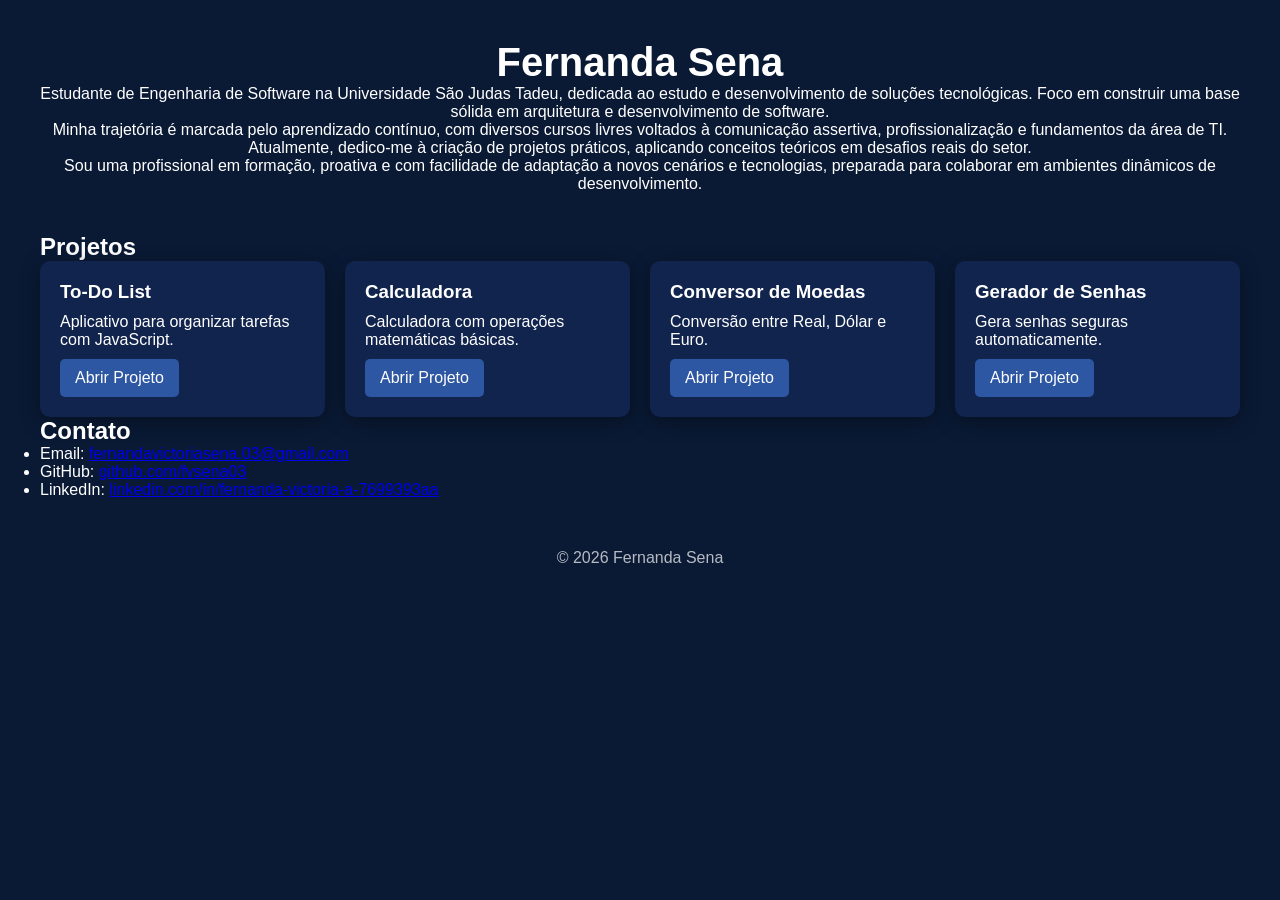
==== index.html @ e1112135 "Update index.html" ====
<!DOCTYPE html>
<html lang="pt-br">
<head>

<meta charset="UTF-8">
<meta name="viewport" content="width=device-width, initial-scale=1.0">

<title>Fernanda Sena | Portfólio</title>

<link rel="stylesheet" href="style.css">

</head>

<body>

<header>

<h1>Fernanda Sena</h1>

<p>
Estudante de Engenharia de Software na Universidade São Judas Tadeu, dedicada ao estudo e desenvolvimento de soluções tecnológicas. Foco em construir uma base sólida em arquitetura e desenvolvimento de software.
</p>

<p>
Minha trajetória é marcada pelo aprendizado contínuo, com diversos cursos livres voltados à comunicação assertiva, profissionalização e fundamentos da área de TI. Atualmente, dedico-me à criação de projetos práticos, aplicando conceitos teóricos em desafios reais do setor.
</p>

<p>
Sou uma profissional em formação, proativa e com facilidade de adaptação a novos cenários e tecnologias, preparada para colaborar em ambientes dinâmicos de desenvolvimento.
</p>

</header>

<section>

<h2>Projetos</h2>

<div class="projetos">

<div class="card">
<h3>To-Do List</h3>
<p>Aplicativo para organizar tarefas com JavaScript.</p>
<a href="projetos/todo/index.html" target="_blank">Abrir Projeto</a>
</div>

<div class="card">
<h3>Calculadora</h3>
<p>Calculadora com operações matemáticas básicas.</p>
<a href="projetos/calculadora/index.html" target="_blank">Abrir Projeto</a>
</div>

<div class="card">
<h3>Conversor de Moedas</h3>
<p>Conversão entre Real, Dólar e Euro.</p>
<a href="projetos/conversor-moedas/index.html" target="_blank">Abrir Projeto</a>
</div>

<div class="card">
<h3>Gerador de Senhas</h3>
<p>Gera senhas seguras automaticamente.</p>
<a href="projetos/gerador-senha/index.html" target="_blank">Abrir Projeto</a>
</div>

</div>

</section>

<section id="contato">

<h2>Contato</h2>

<ul>

<li>Email: 
<a href="mailto:fernandavictoriasena.03@gmail.com">
fernandavictoriasena.03@gmail.com
</a>
</li>

<li>GitHub: 
<a href="https://github.com/fvsena03" target="_blank">
github.com/fvsena03
</a>
</li>

<li>LinkedIn: 
<a href="https://linkedin.com/in/fernanda-victoria-a-7699393aa" target="_blank">
linkedin.com/in/fernanda-victoria-a-7699393aa
</a>
</li>

</ul>

</section>

<footer>

<p>© 2026 Fernanda Sena</p>

</footer>

</body>
</html>
---- style.css ----
*{
margin:0;
padding:0;
box-sizing:border-box;
}

body{

font-family:Arial, Helvetica, sans-serif;

background:#0a1a35;
color:white;

padding:40px;

}

header{

text-align:center;
margin-bottom:40px;

}

h1{

font-size:2.5rem;

}

.projetos{

display:grid;

grid-template-columns:repeat(auto-fit, minmax(250px,1fr));

gap:20px;

}

.card{

background:#11244d;

padding:20px;

border-radius:10px;

box-shadow:0 5px 20px rgba(0,0,0,0.4);

}

.card h3{

margin-bottom:10px;

}

.card a{

display:inline-block;

margin-top:10px;

padding:10px 15px;

background:#2d56a3;

color:white;

text-decoration:none;

border-radius:5px;

}

.card a:hover{

background:#3c6fe0;

}

footer{

margin-top:50px;

text-align:center;

opacity:0.7;

}
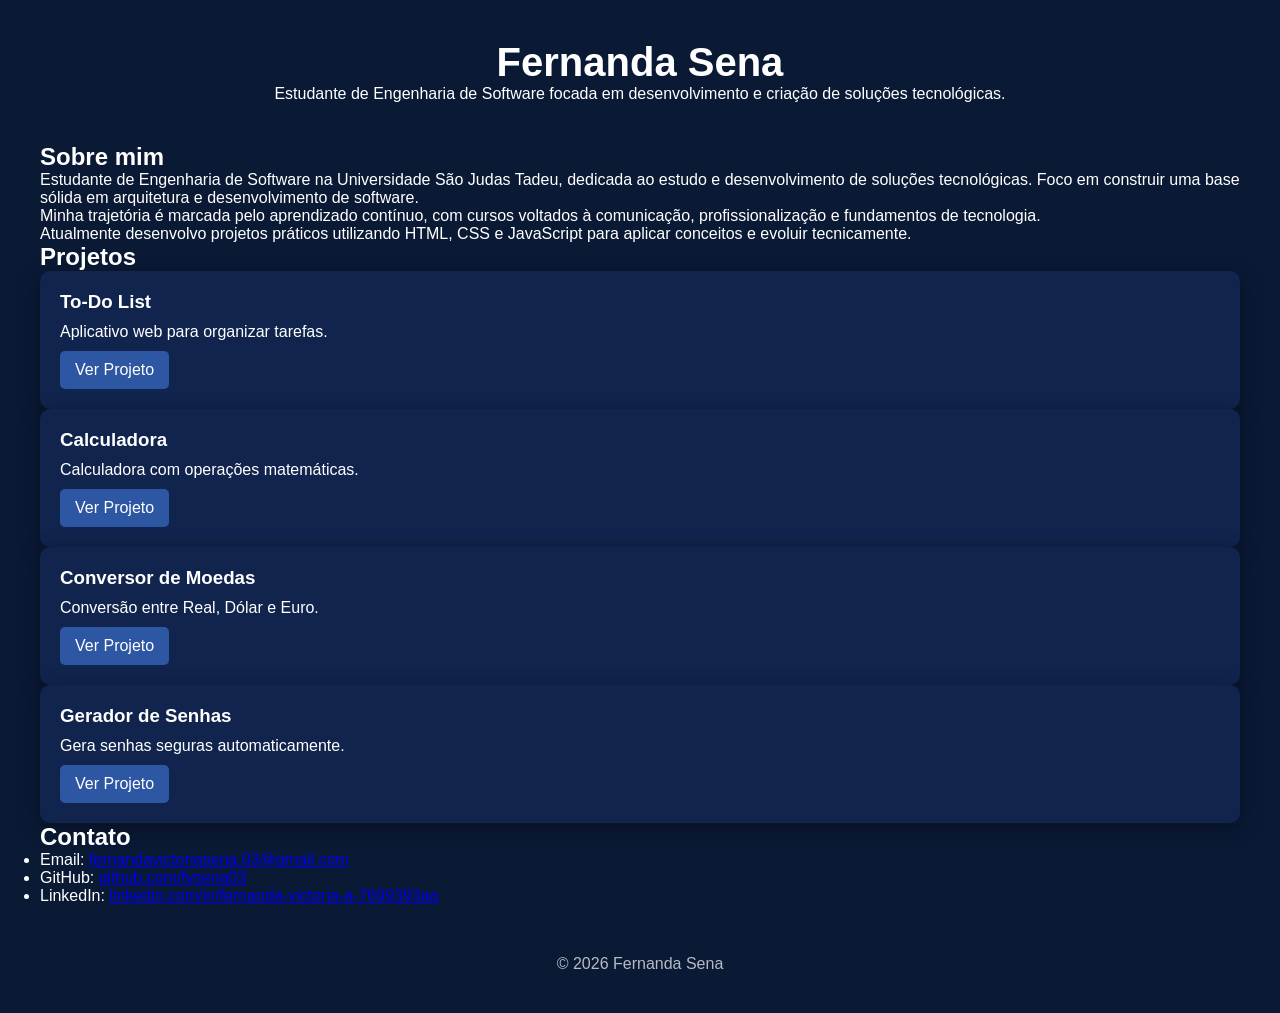
==== commit 27b8f615: "Update index.html" ====
--- a/index.html
+++ b/index.html
@@ -1,5 +1,6 @@
 <!DOCTYPE html>
 <html lang="pt-br">
+
 <head>
 
 <meta charset="UTF-8">
@@ -9,85 +10,101 @@
 
 <link rel="stylesheet" href="style.css">
 
+<link href="https://fonts.googleapis.com/css2?family=Poppins:wght@300;400;500;600&display=swap" rel="stylesheet">
+
 </head>
 
 <body>
 
-<header>
+<header class="hero">
 
 <h1>Fernanda Sena</h1>
+
+<p class="subtitle">
+Estudante de Engenharia de Software focada em desenvolvimento e criação de soluções tecnológicas.
+</p>
+
+</header>
+
+<section class="about">
+
+<h2>Sobre mim</h2>
 
 <p>
 Estudante de Engenharia de Software na Universidade São Judas Tadeu, dedicada ao estudo e desenvolvimento de soluções tecnológicas. Foco em construir uma base sólida em arquitetura e desenvolvimento de software.
 </p>
 
 <p>
-Minha trajetória é marcada pelo aprendizado contínuo, com diversos cursos livres voltados à comunicação assertiva, profissionalização e fundamentos da área de TI. Atualmente, dedico-me à criação de projetos práticos, aplicando conceitos teóricos em desafios reais do setor.
+Minha trajetória é marcada pelo aprendizado contínuo, com cursos voltados à comunicação, profissionalização e fundamentos de tecnologia.
 </p>
 
 <p>
-Sou uma profissional em formação, proativa e com facilidade de adaptação a novos cenários e tecnologias, preparada para colaborar em ambientes dinâmicos de desenvolvimento.
+Atualmente desenvolvo projetos práticos utilizando HTML, CSS e JavaScript para aplicar conceitos e evoluir tecnicamente.
 </p>
 
-</header>
+</section>
 
-<section>
+<section class="projects">
 
 <h2>Projetos</h2>
 
-<div class="projetos">
+<div class="project-grid">
 
 <div class="card">
+
 <h3>To-Do List</h3>
-<p>Aplicativo para organizar tarefas com JavaScript.</p>
-<a href="projetos/todo/index.html" target="_blank">Abrir Projeto</a>
+
+<p>Aplicativo web para organizar tarefas.</p>
+
+<a href="projetos/todo/index.html" target="_blank">Ver Projeto</a>
+
 </div>
 
 <div class="card">
+
 <h3>Calculadora</h3>
-<p>Calculadora com operações matemáticas básicas.</p>
-<a href="projetos/calculadora/index.html" target="_blank">Abrir Projeto</a>
+
+<p>Calculadora com operações matemáticas.</p>
+
+<a href="projetos/calculadora/index.html" target="_blank">Ver Projeto</a>
+
 </div>
 
 <div class="card">
+
 <h3>Conversor de Moedas</h3>
+
 <p>Conversão entre Real, Dólar e Euro.</p>
-<a href="projetos/conversor-moedas/index.html" target="_blank">Abrir Projeto</a>
+
+<a href="projetos/conversor-moedas/index.html" target="_blank">Ver Projeto</a>
+
 </div>
 
 <div class="card">
+
 <h3>Gerador de Senhas</h3>
+
 <p>Gera senhas seguras automaticamente.</p>
-<a href="projetos/gerador-senha/index.html" target="_blank">Abrir Projeto</a>
+
+<a href="projetos/gerador-senha/index.html" target="_blank">Ver Projeto</a>
+
 </div>
 
 </div>
 
 </section>
 
-<section id="contato">
+<section class="contact">
 
 <h2>Contato</h2>
 
 <ul>
 
-<li>Email: 
-<a href="mailto:fernandavictoriasena.03@gmail.com">
-fernandavictoriasena.03@gmail.com
-</a>
-</li>
+<li>Email: <a href="mailto:fernandavictoriasena.03@gmail.com">fernandavictoriasena.03@gmail.com</a></li>
 
-<li>GitHub: 
-<a href="https://github.com/fvsena03" target="_blank">
-github.com/fvsena03
-</a>
-</li>
+<li>GitHub: <a href="https://github.com/fvsena03" target="_blank">github.com/fvsena03</a></li>
 
-<li>LinkedIn: 
-<a href="https://linkedin.com/in/fernanda-victoria-a-7699393aa" target="_blank">
-linkedin.com/in/fernanda-victoria-a-7699393aa
-</a>
-</li>
+<li>LinkedIn: <a href="https://linkedin.com/in/fernanda-victoria-a-7699393aa" target="_blank">linkedin.com/in/fernanda-victoria-a-7699393aa</a></li>
 
 </ul>
 
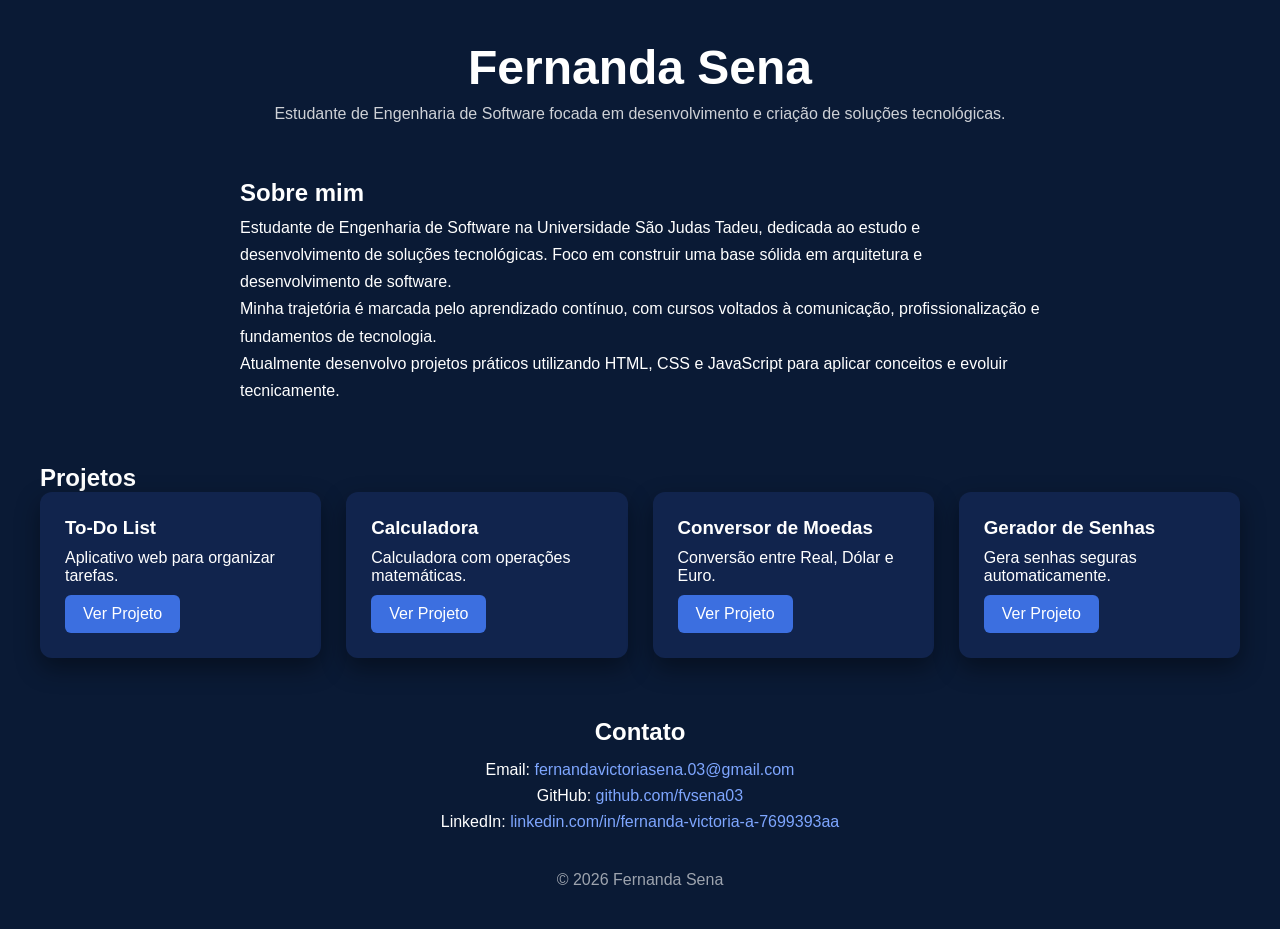
==== commit 256ec745: "Update index.html" ====
--- a/index.html
+++ b/index.html
@@ -118,3 +118,4 @@
 
 </body>
 </html>
+
--- a/style.css
+++ b/style.css
@@ -6,35 +6,63 @@
 
 body{
 
-font-family:Arial, Helvetica, sans-serif;
+font-family:'Poppins',sans-serif;
 
 background:#0a1a35;
+
 color:white;
 
 padding:40px;
 
 }
 
-header{
+.hero{
 
 text-align:center;
-margin-bottom:40px;
+
+margin-bottom:50px;
 
 }
 
-h1{
+.hero h1{
 
-font-size:2.5rem;
+font-size:3rem;
+
+margin-bottom:10px;
 
 }
 
-.projetos{
+.subtitle{
+
+opacity:0.8;
+
+}
+
+.about{
+
+max-width:800px;
+
+margin:auto;
+
+margin-bottom:60px;
+
+line-height:1.7;
+
+}
+
+.projects{
+
+margin-bottom:60px;
+
+}
+
+.project-grid{
 
 display:grid;
 
-grid-template-columns:repeat(auto-fit, minmax(250px,1fr));
+grid-template-columns:repeat(auto-fit,minmax(250px,1fr));
 
-gap:20px;
+gap:25px;
 
 }
 
@@ -42,11 +70,19 @@
 
 background:#11244d;
 
-padding:20px;
+padding:25px;
 
-border-radius:10px;
+border-radius:12px;
 
-box-shadow:0 5px 20px rgba(0,0,0,0.4);
+box-shadow:0 10px 25px rgba(0,0,0,0.4);
+
+transition:0.3s;
+
+}
+
+.card:hover{
+
+transform:translateY(-5px);
 
 }
 
@@ -62,30 +98,60 @@
 
 margin-top:10px;
 
-padding:10px 15px;
+padding:10px 18px;
 
-background:#2d56a3;
+background:#3c6fe0;
 
 color:white;
 
 text-decoration:none;
 
-border-radius:5px;
+border-radius:6px;
 
 }
 
 .card a:hover{
 
-background:#3c6fe0;
+background:#4c7fff;
+
+}
+
+.contact{
+
+text-align:center;
+
+margin-bottom:40px;
+
+}
+
+.contact ul{
+
+list-style:none;
+
+margin-top:15px;
+
+}
+
+.contact li{
+
+margin:8px 0;
+
+}
+
+.contact a{
+
+color:#7ea6ff;
+
+text-decoration:none;
 
 }
 
 footer{
 
-margin-top:50px;
-
 text-align:center;
 
-opacity:0.7;
+opacity:0.6;
 
-}+margin-top:40px;
+
+}
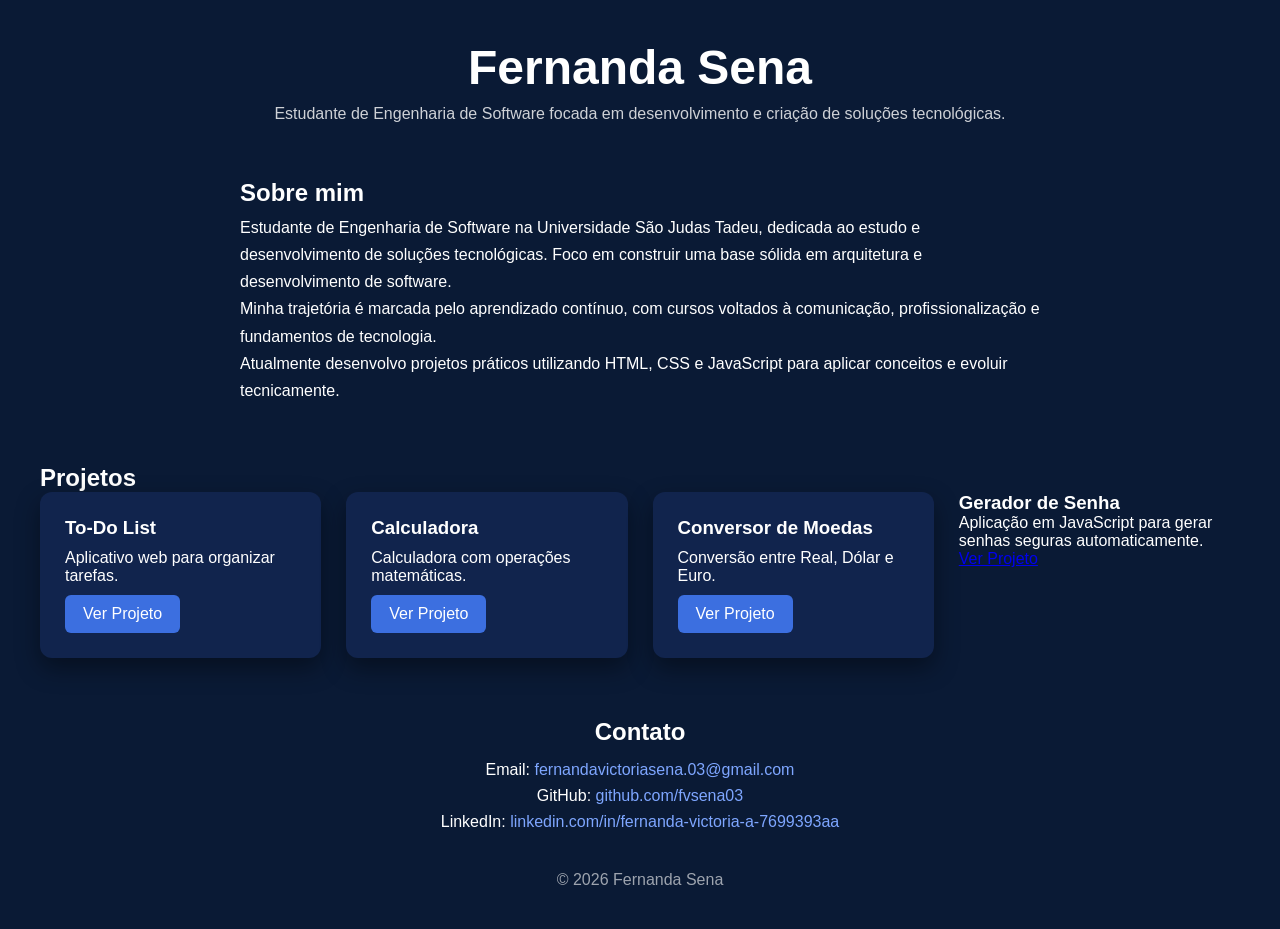
==== commit 97d06aeb: "Update index.html" ====
--- a/index.html
+++ b/index.html
@@ -80,14 +80,10 @@
 
 </div>
 
-<div class="card">
-
-<h3>Gerador de Senhas</h3>
-
-<p>Gera senhas seguras automaticamente.</p>
-
+<div class="projeto">
+<h3>Gerador de Senha</h3>
+<p>Aplicação em JavaScript para gerar senhas seguras automaticamente.</p>
 <a href="projetos/gerador-senha/index.html" target="_blank">Ver Projeto</a>
-
 </div>
 
 </div>
@@ -119,3 +115,4 @@
 </body>
 </html>
 
+
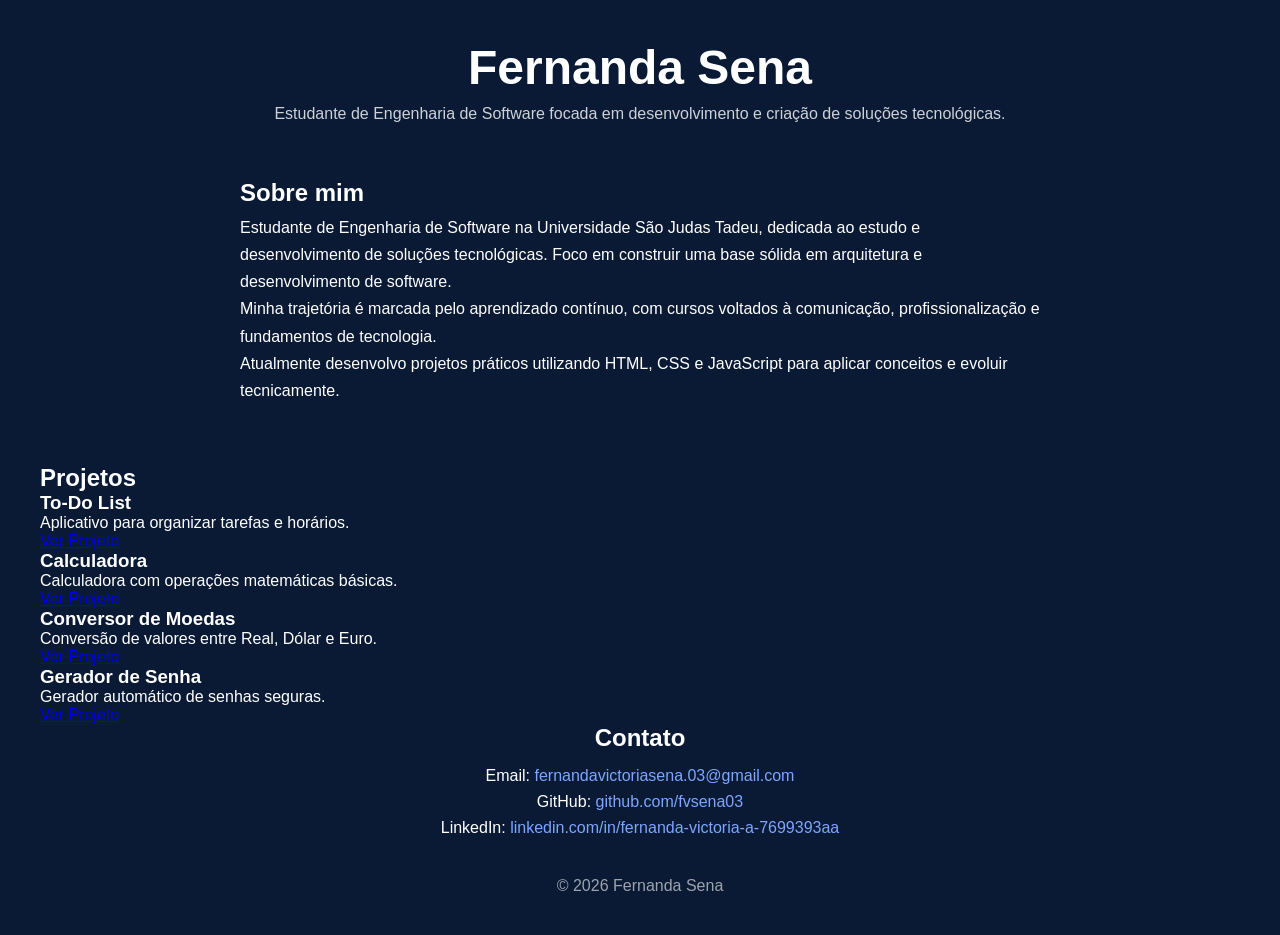
==== commit ab6a3876: "Update index.html" ====
--- a/index.html
+++ b/index.html
@@ -44,48 +44,32 @@
 
 </section>
 
-<section class="projects">
+<section id="projetos">
 
 <h2>Projetos</h2>
 
-<div class="project-grid">
-
-<div class="card">
-
+<div class="projeto">
 <h3>To-Do List</h3>
-
-<p>Aplicativo web para organizar tarefas.</p>
-
+<p>Aplicativo para organizar tarefas e horários.</p>
 <a href="projetos/todo/index.html" target="_blank">Ver Projeto</a>
-
 </div>
 
-<div class="card">
-
+<div class="projeto">
 <h3>Calculadora</h3>
-
-<p>Calculadora com operações matemáticas.</p>
-
+<p>Calculadora com operações matemáticas básicas.</p>
 <a href="projetos/calculadora/index.html" target="_blank">Ver Projeto</a>
-
 </div>
 
-<div class="card">
-
+<div class="projeto">
 <h3>Conversor de Moedas</h3>
-
-<p>Conversão entre Real, Dólar e Euro.</p>
-
+<p>Conversão de valores entre Real, Dólar e Euro.</p>
 <a href="projetos/conversor-moedas/index.html" target="_blank">Ver Projeto</a>
-
 </div>
 
 <div class="projeto">
 <h3>Gerador de Senha</h3>
-<p>Aplicação em JavaScript para gerar senhas seguras automaticamente.</p>
+<p>Gerador automático de senhas seguras.</p>
 <a href="projetos/gerador-senha/index.html" target="_blank">Ver Projeto</a>
-</div>
-
 </div>
 
 </section>
@@ -114,5 +98,3 @@
 
 </body>
 </html>
-
-
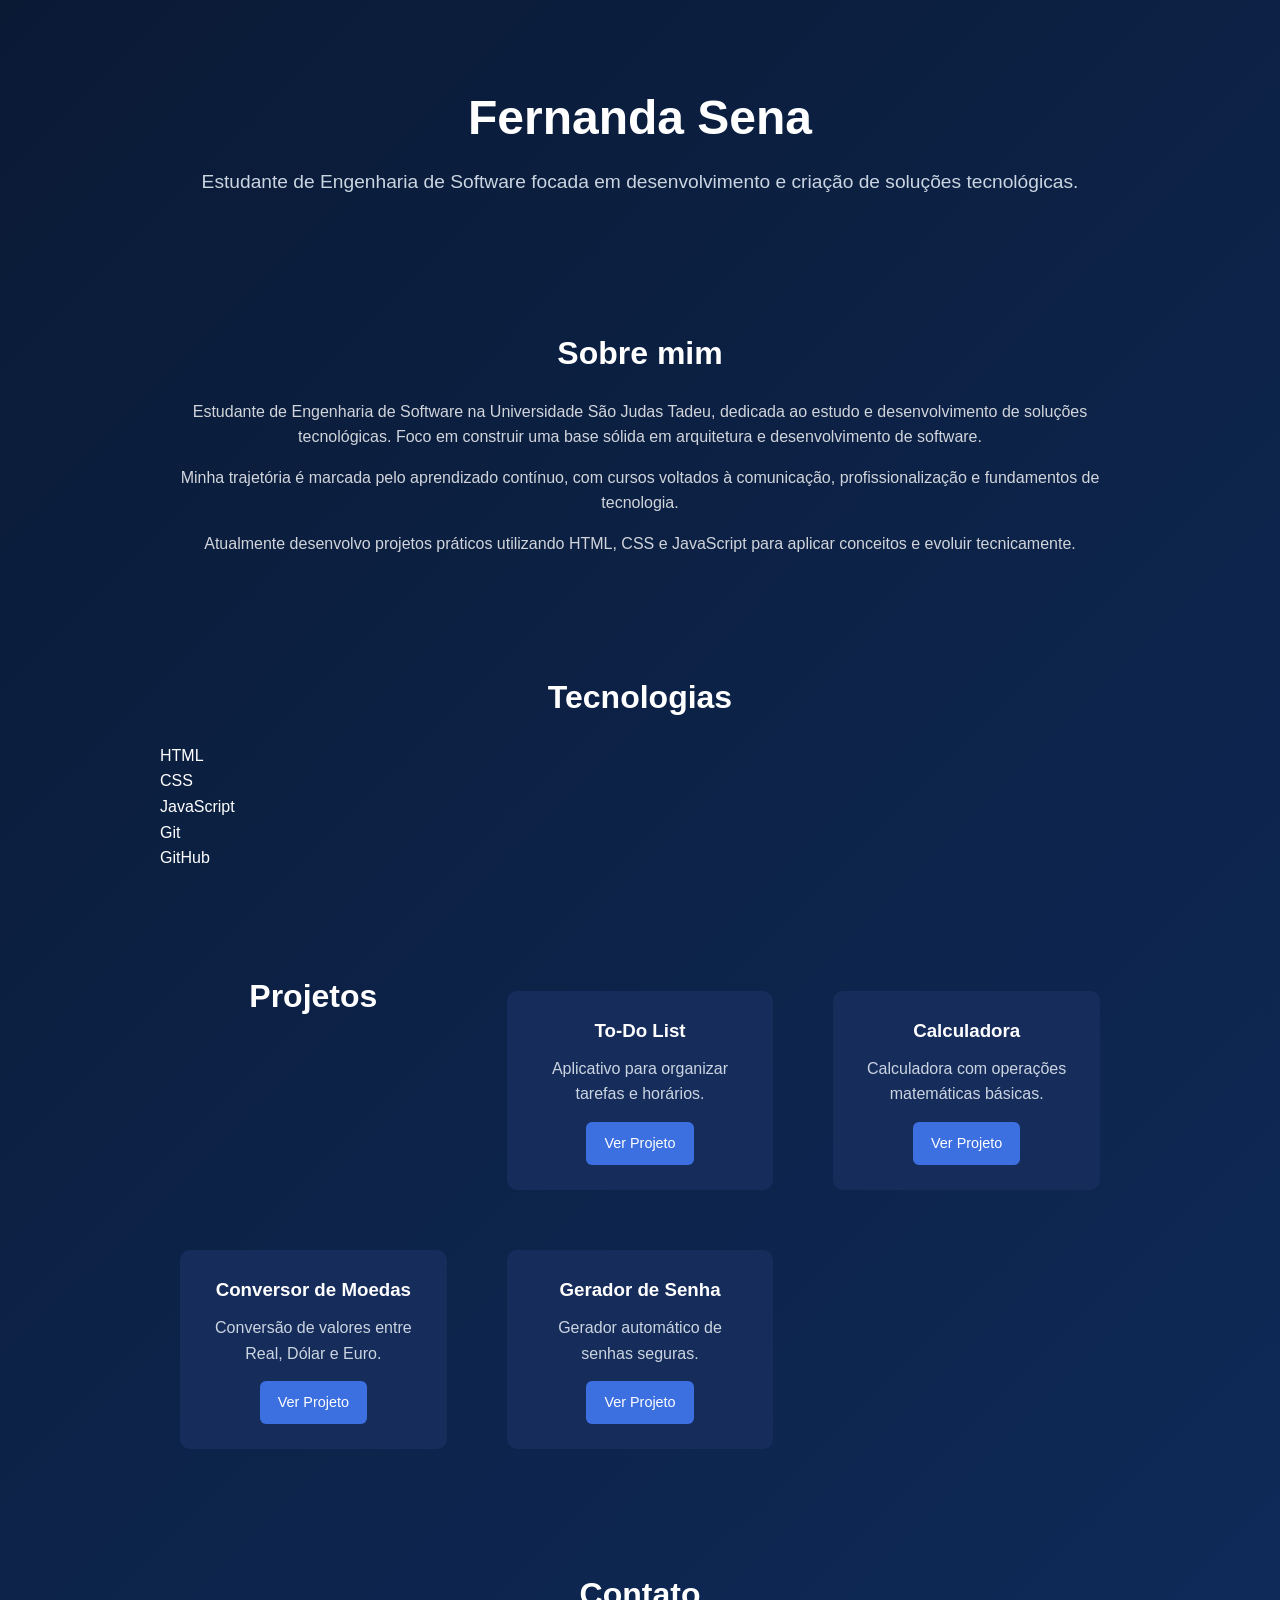
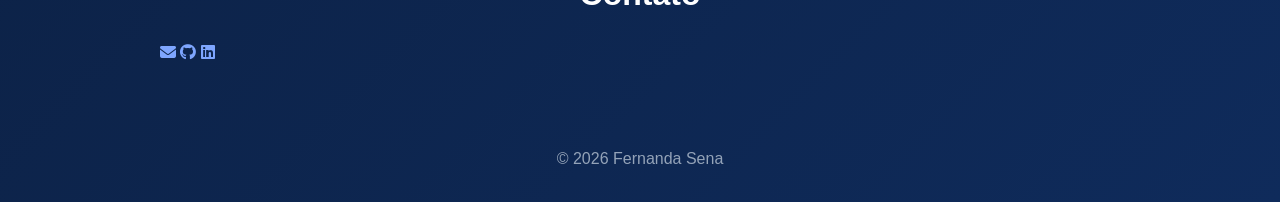
==== commit b9bfd34d: "Update index.html" ====
--- a/index.html
+++ b/index.html
@@ -11,6 +11,8 @@
 <link rel="stylesheet" href="style.css">
 
 <link href="https://fonts.googleapis.com/css2?family=Poppins:wght@300;400;500;600&display=swap" rel="stylesheet">
+
+<link rel="stylesheet" href="https://cdnjs.cloudflare.com/ajax/libs/font-awesome/6.5.0/css/all.min.css">
 
 </head>
 
@@ -41,6 +43,22 @@
 <p>
 Atualmente desenvolvo projetos práticos utilizando HTML, CSS e JavaScript para aplicar conceitos e evoluir tecnicamente.
 </p>
+
+</section>
+
+<section class="tech">
+
+<h2>Tecnologias</h2>
+
+<div class="tech-container">
+
+<div class="tech-item">HTML</div>
+<div class="tech-item">CSS</div>
+<div class="tech-item">JavaScript</div>
+<div class="tech-item">Git</div>
+<div class="tech-item">GitHub</div>
+
+</div>
 
 </section>
 
@@ -78,15 +96,21 @@
 
 <h2>Contato</h2>
 
-<ul>
+<div class="icons">
 
-<li>Email: <a href="mailto:fernandavictoriasena.03@gmail.com">fernandavictoriasena.03@gmail.com</a></li>
+<a href="mailto:fernandavictoriasena.03@gmail.com">
+<i class="fa-solid fa-envelope"></i>
+</a>
 
-<li>GitHub: <a href="https://github.com/fvsena03" target="_blank">github.com/fvsena03</a></li>
+<a href="https://github.com/fvsena03" target="_blank">
+<i class="fa-brands fa-github"></i>
+</a>
 
-<li>LinkedIn: <a href="https://linkedin.com/in/fernanda-victoria-a-7699393aa" target="_blank">linkedin.com/in/fernanda-victoria-a-7699393aa</a></li>
+<a href="https://linkedin.com/in/fernanda-victoria-a-7699393aa" target="_blank">
+<i class="fa-brands fa-linkedin"></i>
+</a>
 
-</ul>
+</div>
 
 </section>
 
@@ -97,4 +121,5 @@
 </footer>
 
 </body>
+
 </html>
--- a/style.css
+++ b/style.css
@@ -6,21 +6,23 @@
 
 body{
 
-font-family:'Poppins',sans-serif;
-
-background:#0a1a35;
+font-family:'Poppins', sans-serif;
+
+background:linear-gradient(135deg,#0a1a35,#0f2b5b);
 
 color:white;
 
-padding:40px;
-
-}
+line-height:1.6;
+
+}
+
+/* HERO */
 
 .hero{
 
 text-align:center;
 
-margin-bottom:50px;
+padding:80px 20px;
 
 }
 
@@ -34,124 +36,176 @@
 
 .subtitle{
 
-opacity:0.8;
-
-}
-
-.about{
-
-max-width:800px;
+font-size:1.2rem;
+
+color:#cbd5e1;
+
+}
+
+/* SECTIONS */
+
+section{
+
+max-width:1000px;
 
 margin:auto;
 
-margin-bottom:60px;
-
-line-height:1.7;
-
-}
-
-.projects{
-
-margin-bottom:60px;
-
-}
-
-.project-grid{
+padding:50px 20px;
+
+}
+
+h2{
+
+font-size:2rem;
+
+margin-bottom:20px;
+
+text-align:center;
+
+}
+
+/* ABOUT */
+
+.about p{
+
+margin-bottom:15px;
+
+text-align:center;
+
+color:#d1d5db;
+
+}
+
+/* PROJETOS */
+
+#projetos{
+
+text-align:center;
+
+}
+
+.projeto{
+
+background:#162c5b;
+
+padding:25px;
+
+border-radius:10px;
+
+margin:20px;
+
+transition:transform 0.3s, box-shadow 0.3s;
+
+}
+
+.projeto:hover{
+
+transform:translateY(-5px);
+
+box-shadow:0 10px 25px rgba(0,0,0,0.5);
+
+}
+
+.projeto h3{
+
+margin-bottom:10px;
+
+}
+
+.projeto p{
+
+margin-bottom:15px;
+
+color:#cbd5e1;
+
+}
+
+.projeto a{
+
+display:inline-block;
+
+padding:10px 18px;
+
+background:#3c6fe0;
+
+color:white;
+
+border-radius:6px;
+
+text-decoration:none;
+
+font-size:0.9rem;
+
+}
+
+.projeto a:hover{
+
+background:#5a86f0;
+
+}
+
+/* GRID DOS PROJETOS */
+
+#projetos{
 
 display:grid;
 
 grid-template-columns:repeat(auto-fit,minmax(250px,1fr));
 
-gap:25px;
-
-}
-
-.card{
-
-background:#11244d;
-
-padding:25px;
-
-border-radius:12px;
-
-box-shadow:0 10px 25px rgba(0,0,0,0.4);
-
-transition:0.3s;
-
-}
-
-.card:hover{
-
-transform:translateY(-5px);
-
-}
-
-.card h3{
-
-margin-bottom:10px;
-
-}
-
-.card a{
-
-display:inline-block;
-
-margin-top:10px;
-
-padding:10px 18px;
-
-background:#3c6fe0;
-
-color:white;
+gap:20px;
+
+}
+
+/* CONTATO */
+
+.contact ul{
+
+list-style:none;
+
+text-align:center;
+
+}
+
+.contact li{
+
+margin:10px 0;
+
+}
+
+.contact a{
+
+color:#7ea6ff;
 
 text-decoration:none;
 
-border-radius:6px;
-
-}
-
-.card a:hover{
-
-background:#4c7fff;
-
-}
-
-.contact{
-
-text-align:center;
-
-margin-bottom:40px;
-
-}
-
-.contact ul{
-
-list-style:none;
-
-margin-top:15px;
-
-}
-
-.contact li{
-
-margin:8px 0;
-
-}
-
-.contact a{
-
-color:#7ea6ff;
-
-text-decoration:none;
-
-}
+}
+
+.contact a:hover{
+
+text-decoration:underline;
+
+}
+
+/* FOOTER */
 
 footer{
 
 text-align:center;
 
-opacity:0.6;
-
-margin-top:40px;
-
-}
+padding:30px;
+
+color:#94a3b8;
+
+}
+
+/* RESPONSIVO */
+
+@media(max-width:768px){
+
+.hero h1{
+
+font-size:2.2rem;
+
+}
+
+}
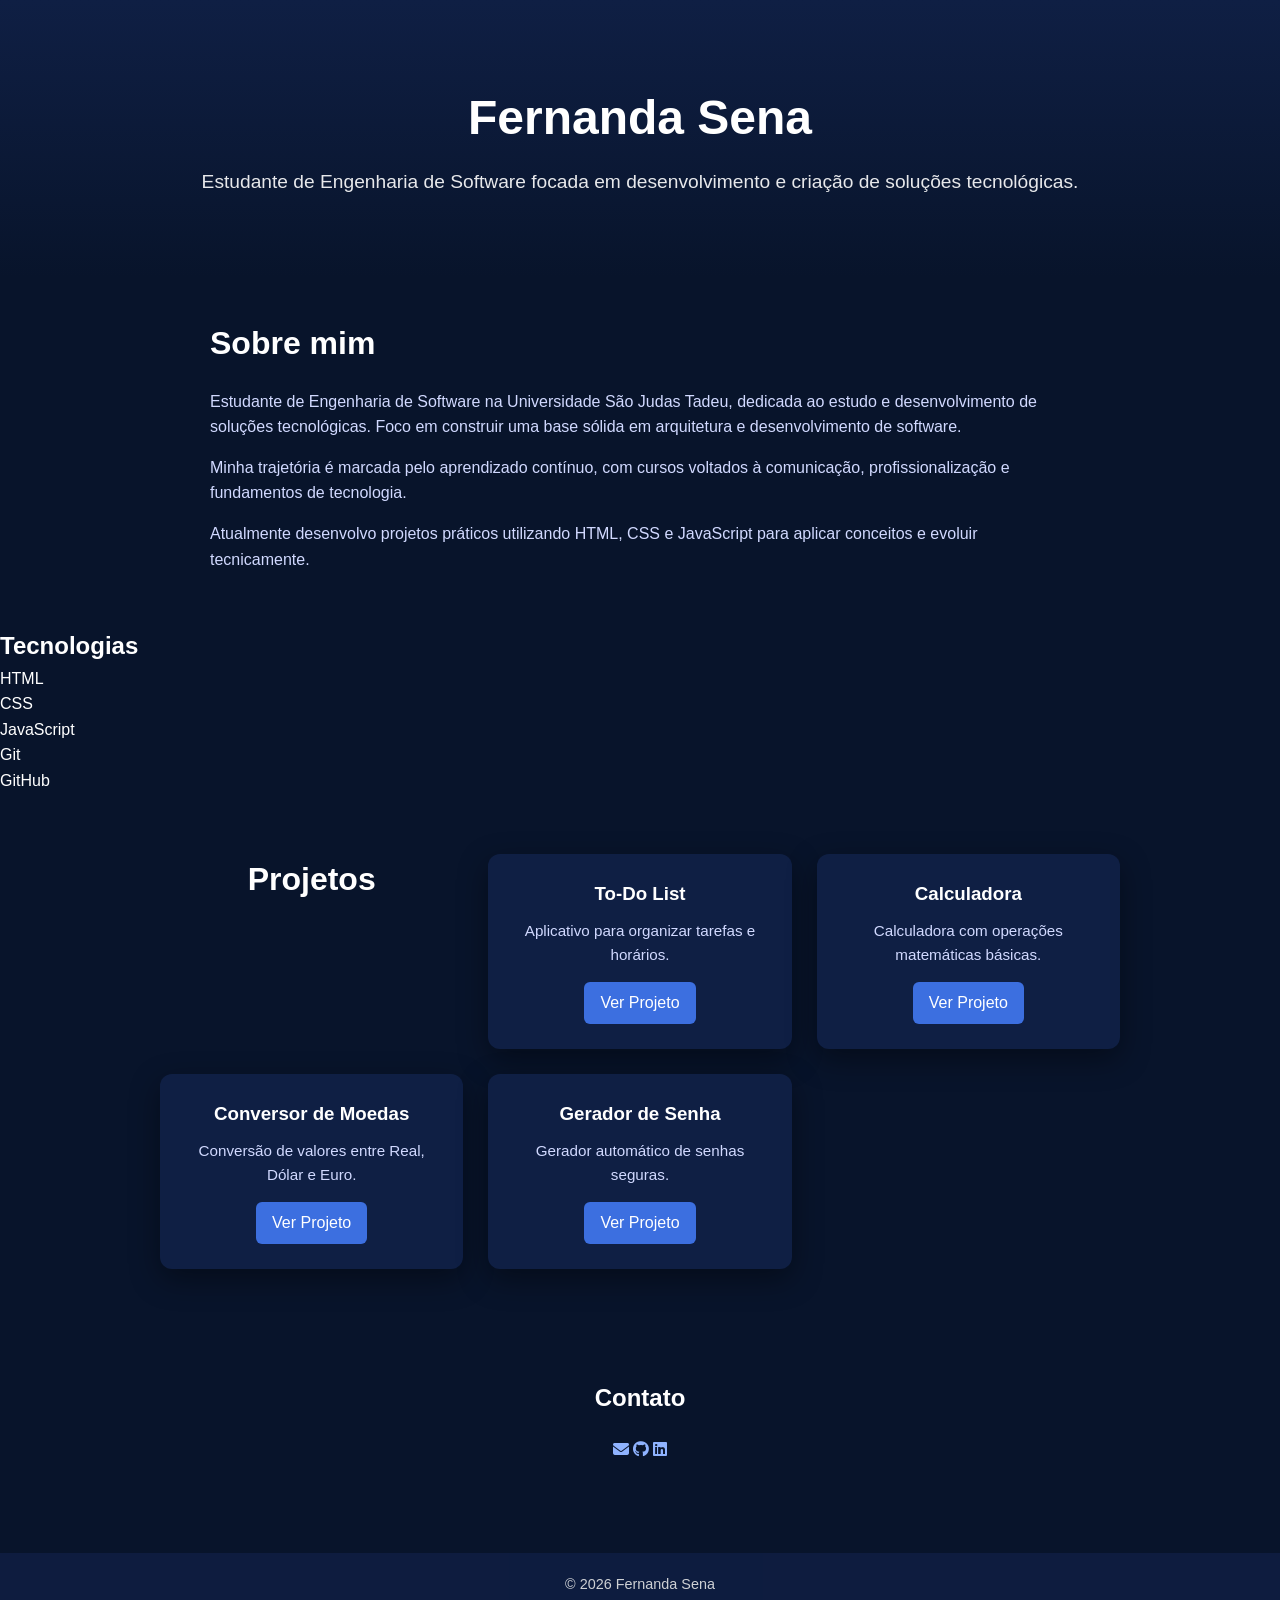
==== commit f87e0288: "Update index.html" ====
--- a/index.html
+++ b/index.html
@@ -48,15 +48,31 @@
 
 <section class="tech">
 
+<section class="tecnologias">
+
 <h2>Tecnologias</h2>
 
 <div class="tech-container">
 
-<div class="tech-item">HTML</div>
-<div class="tech-item">CSS</div>
-<div class="tech-item">JavaScript</div>
-<div class="tech-item">Git</div>
-<div class="tech-item">GitHub</div>
+<div class="tech">
+HTML
+</div>
+
+<div class="tech">
+CSS
+</div>
+
+<div class="tech">
+JavaScript
+</div>
+
+<div class="tech">
+Git
+</div>
+
+<div class="tech">
+GitHub
+</div>
 
 </div>
 
@@ -123,3 +139,4 @@
 </body>
 
 </html>
+
--- a/style.css
+++ b/style.css
@@ -8,7 +8,7 @@
 
 font-family:'Poppins', sans-serif;
 
-background:linear-gradient(135deg,#0a1a35,#0f2b5b);
+background:#08142b;
 
 color:white;
 
@@ -24,6 +24,8 @@
 
 padding:80px 20px;
 
+background:linear-gradient(180deg,#0f1f44,#08142b);
+
 }
 
 .hero h1{
@@ -38,174 +40,190 @@
 
 font-size:1.2rem;
 
-color:#cbd5e1;
-
-}
-
-/* SECTIONS */
-
-section{
+opacity:0.9;
+
+}
+
+/* SOBRE */
+
+.about{
+
+max-width:900px;
+
+margin:auto;
+
+padding:40px 20px;
+
+}
+
+.about h2{
+
+margin-bottom:20px;
+
+font-size:2rem;
+
+}
+
+.about p{
+
+margin-bottom:15px;
+
+color:#d1d9ff;
+
+}
+
+/* PROJETOS */
+
+#projetos{
+
+padding:60px 20px;
+
+text-align:center;
+
+}
+
+#projetos h2{
+
+font-size:2rem;
+
+margin-bottom:40px;
+
+}
+
+/* grid */
+
+#projetos{
+
+display:grid;
+
+grid-template-columns:repeat(auto-fit,minmax(250px,1fr));
+
+gap:25px;
 
 max-width:1000px;
 
 margin:auto;
 
+}
+
+/* card */
+
+.projeto{
+
+background:#0f1f44;
+
+padding:25px;
+
+border-radius:12px;
+
+box-shadow:0 10px 30px rgba(0,0,0,0.4);
+
+transition:0.25s;
+
+}
+
+.projeto:hover{
+
+transform:translateY(-6px);
+
+}
+
+.projeto h3{
+
+margin-bottom:10px;
+
+}
+
+.projeto p{
+
+font-size:0.95rem;
+
+margin-bottom:15px;
+
+color:#d1d9ff;
+
+}
+
+.projeto a{
+
+display:inline-block;
+
+padding:8px 16px;
+
+background:#3c6fe0;
+
+color:white;
+
+border-radius:6px;
+
+text-decoration:none;
+
+transition:0.2s;
+
+}
+
+.projeto a:hover{
+
+background:#5a86f0;
+
+}
+
+/* CONTATO */
+
+.contact{
+
 padding:50px 20px;
 
-}
-
-h2{
-
-font-size:2rem;
+text-align:center;
+
+}
+
+.contact h2{
 
 margin-bottom:20px;
 
-text-align:center;
-
-}
-
-/* ABOUT */
-
-.about p{
-
-margin-bottom:15px;
-
-text-align:center;
-
-color:#d1d5db;
-
-}
-
-/* PROJETOS */
-
-#projetos{
-
-text-align:center;
-
-}
-
-.projeto{
-
-background:#162c5b;
-
-padding:25px;
-
-border-radius:10px;
-
-margin:20px;
-
-transition:transform 0.3s, box-shadow 0.3s;
-
-}
-
-.projeto:hover{
-
-transform:translateY(-5px);
-
-box-shadow:0 10px 25px rgba(0,0,0,0.5);
-
-}
-
-.projeto h3{
+}
+
+.contact ul{
+
+list-style:none;
+
+}
+
+.contact li{
 
 margin-bottom:10px;
 
 }
 
-.projeto p{
-
-margin-bottom:15px;
-
-color:#cbd5e1;
-
-}
-
-.projeto a{
-
-display:inline-block;
-
-padding:10px 18px;
-
-background:#3c6fe0;
-
-color:white;
-
-border-radius:6px;
+.contact a{
+
+color:#8fb3ff;
 
 text-decoration:none;
 
+}
+
+.contact a:hover{
+
+text-decoration:underline;
+
+}
+
+/* FOOTER */
+
+footer{
+
+text-align:center;
+
+padding:20px;
+
+background:#0f1f44;
+
+margin-top:40px;
+
 font-size:0.9rem;
 
-}
-
-.projeto a:hover{
-
-background:#5a86f0;
-
-}
-
-/* GRID DOS PROJETOS */
-
-#projetos{
-
-display:grid;
-
-grid-template-columns:repeat(auto-fit,minmax(250px,1fr));
-
-gap:20px;
-
-}
-
-/* CONTATO */
-
-.contact ul{
-
-list-style:none;
-
-text-align:center;
-
-}
-
-.contact li{
-
-margin:10px 0;
-
-}
-
-.contact a{
-
-color:#7ea6ff;
-
-text-decoration:none;
-
-}
-
-.contact a:hover{
-
-text-decoration:underline;
-
-}
-
-/* FOOTER */
-
-footer{
-
-text-align:center;
-
-padding:30px;
-
-color:#94a3b8;
-
-}
-
-/* RESPONSIVO */
-
-@media(max-width:768px){
-
-.hero h1{
-
-font-size:2.2rem;
-
-}
-
-}
+opacity:0.8;
+
+}
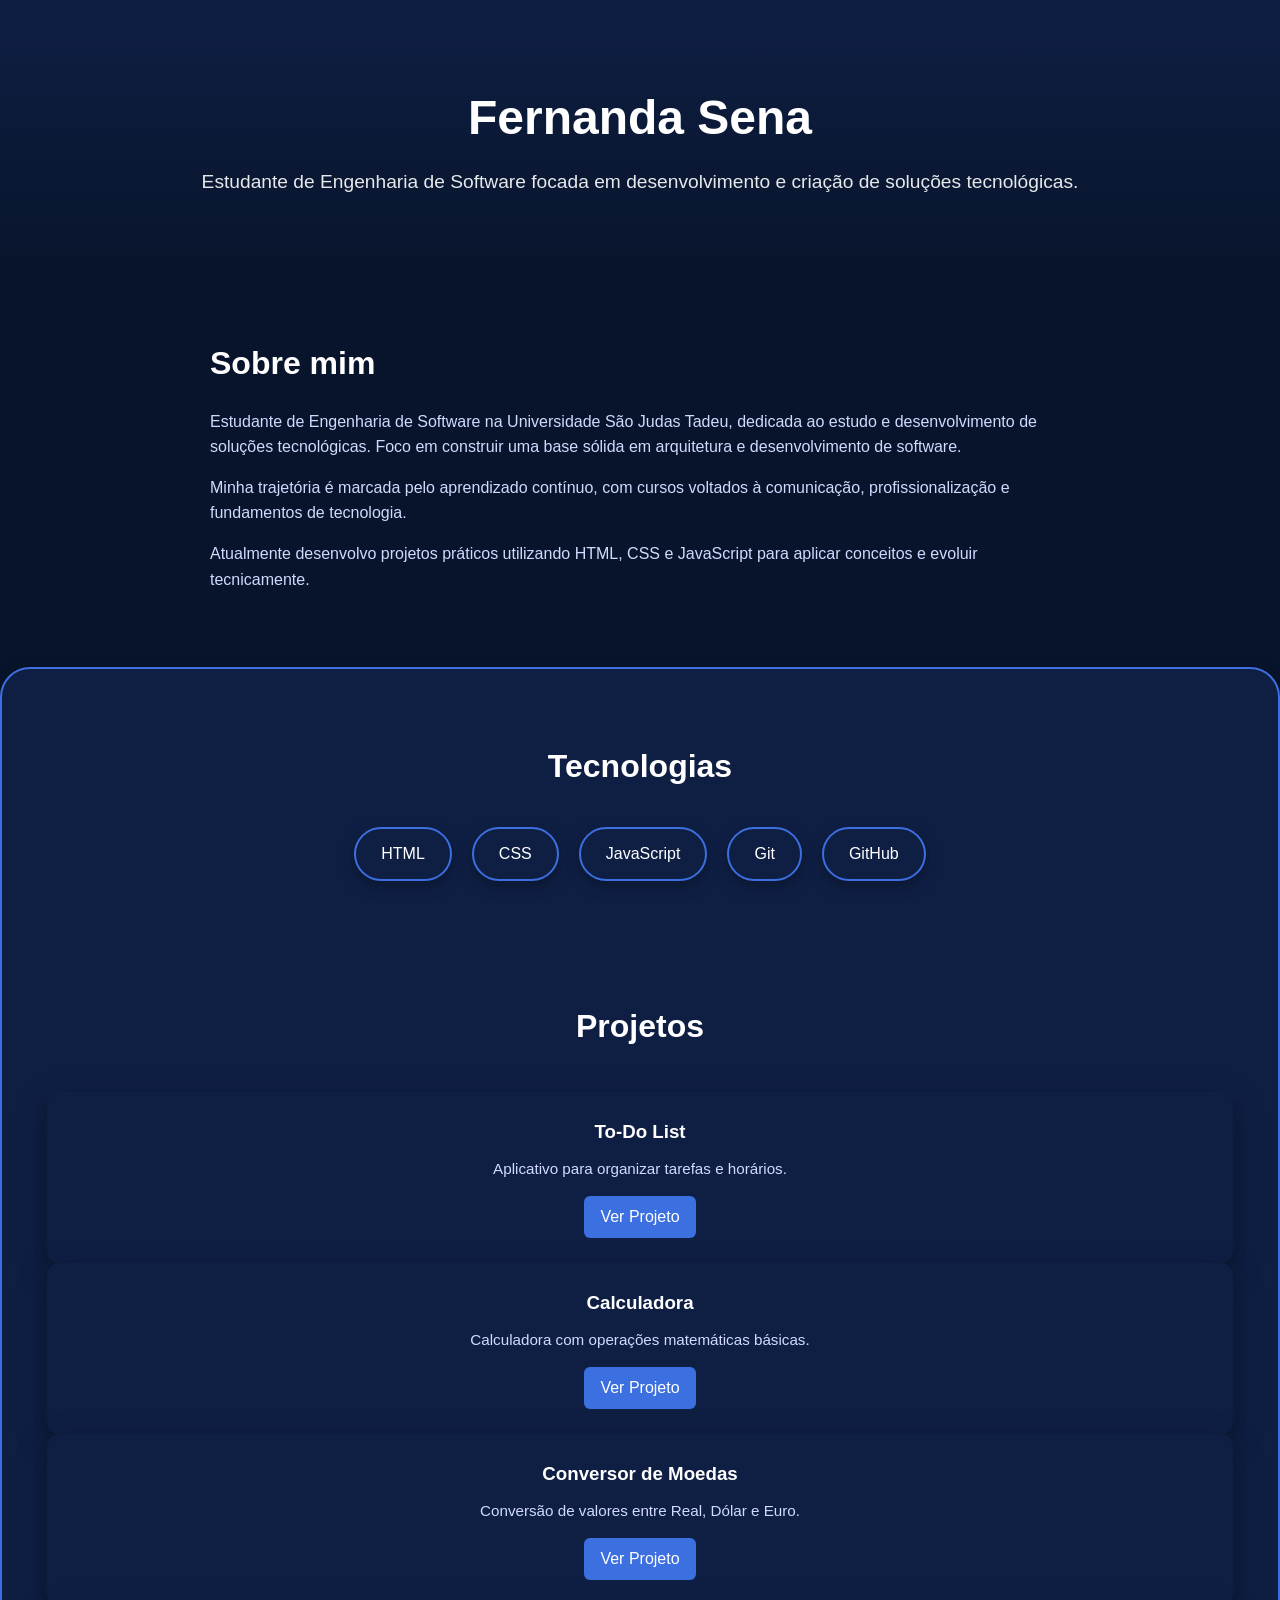
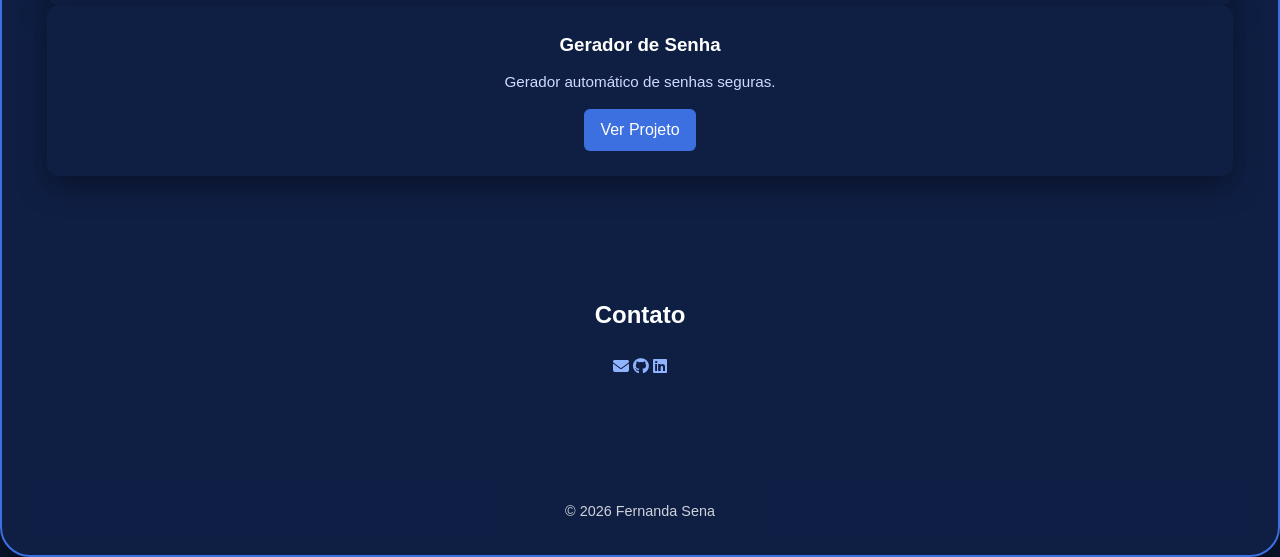
==== commit b4b958b6: "Update index.html" ====
--- a/index.html
+++ b/index.html
@@ -54,30 +54,16 @@
 
 <div class="tech-container">
 
-<div class="tech">
-HTML
-</div>
-
-<div class="tech">
-CSS
-</div>
-
-<div class="tech">
-JavaScript
-</div>
-
-<div class="tech">
-Git
-</div>
-
-<div class="tech">
-GitHub
-</div>
+<div class="tech">HTML</div>
+<div class="tech">CSS</div>
+<div class="tech">JavaScript</div>
+<div class="tech">Git</div>
+<div class="tech">GitHub</div>
 
 </div>
 
 </section>
-
+  
 <section id="projetos">
 
 <h2>Projetos</h2>
@@ -140,3 +126,4 @@
 
 </html>
 
+
--- a/style.css
+++ b/style.css
@@ -7,11 +7,8 @@
 body{
 
 font-family:'Poppins', sans-serif;
-
 background:#08142b;
-
 color:white;
-
 line-height:1.6;
 
 }
@@ -21,9 +18,7 @@
 .hero{
 
 text-align:center;
-
 padding:80px 20px;
-
 background:linear-gradient(180deg,#0f1f44,#08142b);
 
 }
@@ -31,7 +26,6 @@
 .hero h1{
 
 font-size:3rem;
-
 margin-bottom:10px;
 
 }
@@ -39,7 +33,6 @@
 .subtitle{
 
 font-size:1.2rem;
-
 opacity:0.9;
 
 }
@@ -49,17 +42,14 @@
 .about{
 
 max-width:900px;
-
 margin:auto;
-
-padding:40px 20px;
+padding:60px 20px;
 
 }
 
 .about h2{
 
 margin-bottom:20px;
-
 font-size:2rem;
 
 }
@@ -67,17 +57,62 @@
 .about p{
 
 margin-bottom:15px;
-
 color:#d1d9ff;
 
 }
 
+/* TECNOLOGIAS */
+
+.tecnologias{
+
+text-align:center;
+padding:60px 20px;
+
+}
+
+.tecnologias h2{
+
+font-size:2rem;
+margin-bottom:35px;
+
+}
+
+.tech-container{
+
+display:flex;
+justify-content:center;
+flex-wrap:wrap;
+gap:20px;
+max-width:800px;
+margin:auto;
+
+}
+
+.tech{
+
+background:#0f1f44;
+border:2px solid #3c6fe0;
+padding:12px 25px;
+border-radius:30px;
+font-size:1rem;
+color:white;
+transition:0.25s;
+box-shadow:0 5px 15px rgba(0,0,0,0.3);
+
+}
+
+.tech:hover{
+
+transform:translateY(-5px);
+background:#3c6fe0;
+
+}
+
 /* PROJETOS */
 
 #projetos{
 
 padding:60px 20px;
-
 text-align:center;
 
 }
@@ -85,39 +120,26 @@
 #projetos h2{
 
 font-size:2rem;
-
 margin-bottom:40px;
 
 }
 
-/* grid */
-
-#projetos{
+.projetos-grid{
 
 display:grid;
-
 grid-template-columns:repeat(auto-fit,minmax(250px,1fr));
-
 gap:25px;
-
 max-width:1000px;
-
 margin:auto;
 
 }
 
-/* card */
-
 .projeto{
 
 background:#0f1f44;
-
 padding:25px;
-
 border-radius:12px;
-
 box-shadow:0 10px 30px rgba(0,0,0,0.4);
-
 transition:0.25s;
 
 }
@@ -137,9 +159,7 @@
 .projeto p{
 
 font-size:0.95rem;
-
 margin-bottom:15px;
-
 color:#d1d9ff;
 
 }
@@ -147,17 +167,11 @@
 .projeto a{
 
 display:inline-block;
-
 padding:8px 16px;
-
 background:#3c6fe0;
-
 color:white;
-
 border-radius:6px;
-
 text-decoration:none;
-
 transition:0.2s;
 
 }
@@ -172,8 +186,7 @@
 
 .contact{
 
-padding:50px 20px;
-
+padding:60px 20px;
 text-align:center;
 
 }
@@ -199,7 +212,6 @@
 .contact a{
 
 color:#8fb3ff;
-
 text-decoration:none;
 
 }
@@ -215,15 +227,10 @@
 footer{
 
 text-align:center;
-
 padding:20px;
-
 background:#0f1f44;
-
 margin-top:40px;
-
 font-size:0.9rem;
-
 opacity:0.8;
 
 }
